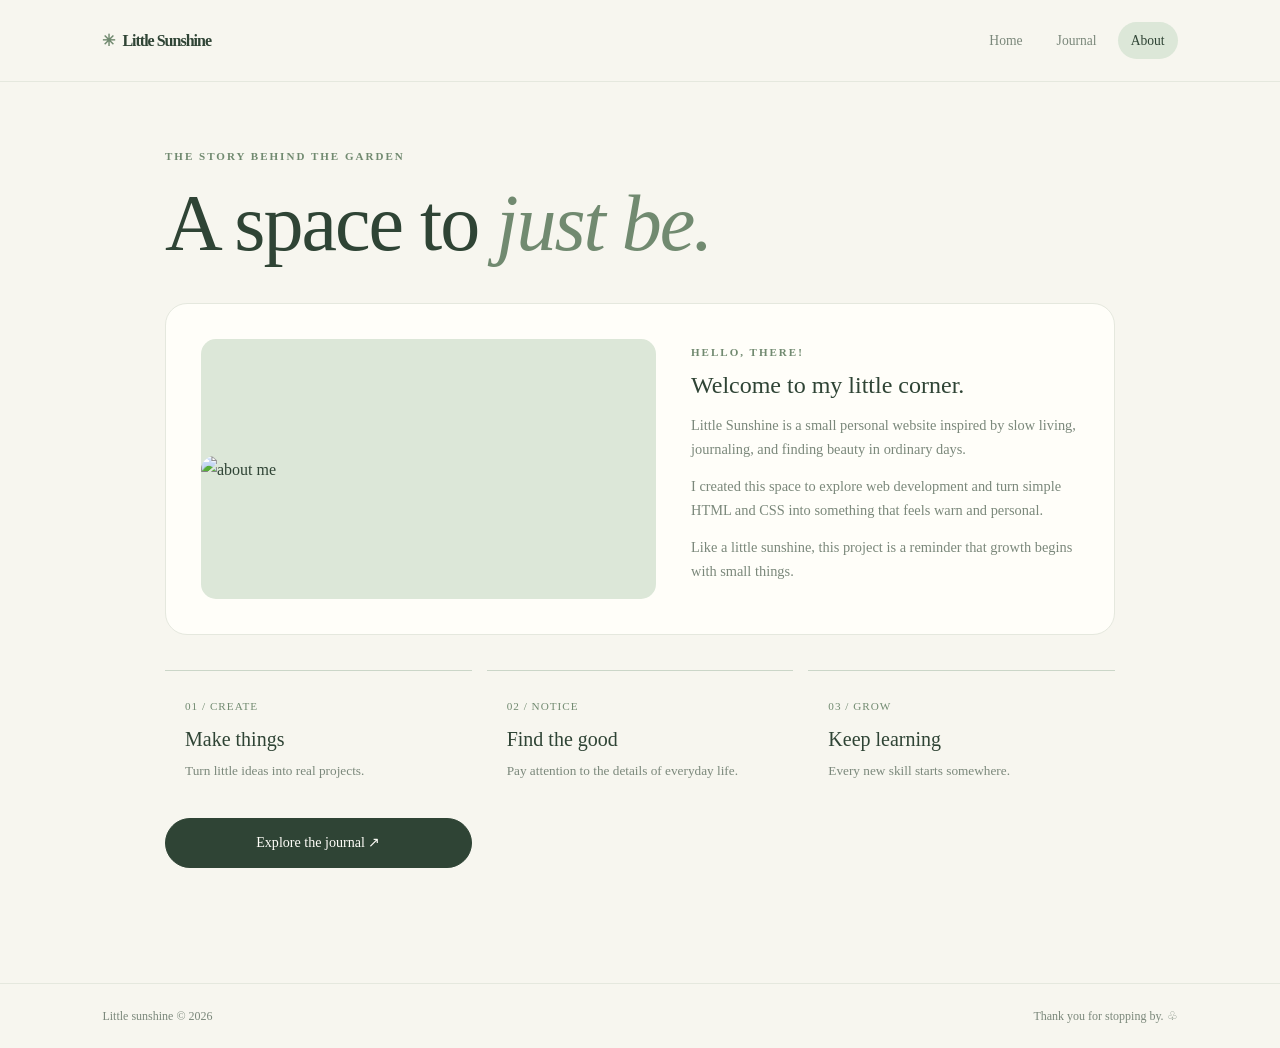
==== about.html @ 2f51cb44 "Add files via upload" ====
<!DOCTYPE html>
<html lang="en">
<head>
    <meta charset="UTF-8">
    <meta name="viewport" content="width=device-width, initial-scale=1.0">
    <title>Little Sunshine | About</title>
    <link rel="stylesheet" href="style.css">
</head>
<body>
    <header class="navbar">
        <a href="index.html" class="brand">
            <span class="brand-icon">✳</span> Little Sunshine
        </a>

        <nav>
            <a href="index.html">Home</a>
            <a href="journal.html">Journal</a>
            <a href="about.html" class="active">About</a>
        </nav>
    </header>

    <main class="page" id="about-page">
        <p class="eyebrow">THE STORY BEHIND THE GARDEN</p>
        <h1>A space to <em>just be.</em></h1>

        <section class="about-card">
            <div class="about-art" aria-hidden="true">
                <img src="/assets/image.png" alt="about me">
            </div>

            <div>
                <p class="eyebrow">HELLO, THERE!</p>
                <h2>Welcome to my little corner.</h2>
                <p>
                    Little Sunshine is a small personal website inspired by
                    slow living, journaling, and finding beauty in ordinary days.
                </p>
                <p>
                    I created this space to explore web development and turn 
                    simple HTML and CSS into something that feels warn and personal.
                </p>
                <p>
                    Like a little sunshine, this project is a reminder that
                    growth begins with small things.
                </p>
            </div>
        </section>

        <section class="values">
            <article>
                <span>01 / CREATE</span>
                <h2>Make things</h2>
                <p>Turn little ideas into real projects.</p>
            </article>
            <article>
                <span>02 / NOTICE</span>
                <h2>Find the good</h2>
                <p>Pay attention to the details of everyday life.</p>
            </article>
            <article>
                <span>03 / GROW</span>
                <h2>Keep learning</h2>
                <p>Every new skill starts somewhere.</p>
            </article>

            <a href="journal.html" class="button">Explore the journal ↗</a>
        </section>
    </main>

    <footer>
        <span>Little sunshine © 2026</span>
        <span>Thank you for stopping by. ♧</span>
    </footer>
</body>
</html>
---- style.css ----
/* Theme
PLaypen Sans
  cream: #f7f6ef;
  sage: #dce7d8;
  green: #718a70;
  dark: #2f4435;
  muted: #7b887b;
  white: #fffef9;
  line: #e5e8de; */

*{
    font-family: "Playpen Sans", cursive;
    box-sizing: border-box;
    margin: 0;
    padding: 0;
}

body {
    background-color: #f7f6ef;
    color: #2f4435;
    line-height: 1.7;
}

a{
    color: inherit;
    text-decoration: none;
}

.navbar{
    display: flex;
    align-items: center;
    justify-content: space-between;
    gap: 20px;
    padding: 22px 8%;
    border-bottom: 1px solid #e5e8de;
}

.brand{
    font-size: 1.2 rem;
    font-weight: 700;
    letter-spacing: -1px;
}

.brand-icon {
    color: #718a70;
    margin-right: 5px;
}

nav {
    display: flex;
    flex-wrap: wrap;
    gap: 8px;
}

nav a {
    padding: 7px 13px;
    border-radius: 25px;
    font-size: 0.85rem;
    color: #7b887b;
    transition: background 0.2s, color 0.2s;
}

nav a:hover,
nav a.active {
    background-color: #dce7d8;
    color: #2f4435;
}

.hero {
    min-height: 78vh;
    padding: 75px 20px 35px;
    display: flex;
    align-items: center;
    flex-direction: column;
    text-align: center;
}

.eyebrow {
    color: #718a70;
    font-size: 0.69rem;
    font-weight: 700;
    letter-spacing: 2px;
}

h1{
    margin: 12px 0;
    font-family: "Playpen Sans", cursive;
    font-size: clamp(2.8rem, 7vw, 5rem);
    font-weight: 500;
    line-height: 1.13;
    letter-spacing: -2px;
}

h1 em {
    color: #718a70;
    font-weight: 500;
}

.intro {
    max-width: 440px;
    margin: 10px auto 24px;
    color: #7b887b;
    font-size: 0.95rem;
}

.button {
    display: inline-flex;
    align-items: center;
    justify-content: center;
    gap: 15px;
    padding: 12px 23px;
    border: 1px solid #2f4435;
    border-radius: 30px;
    background: #2f4435;
    color: #fffef9;
    font-size: 0.88rem;
    transition: background 0.2s, transform 0.2s;
}

.button:hover {
    background: #718a70;
    transform: translateY(-2px);
}

.hero-art {
    position: relative;
    width: min(100%, 520px);
    height: 175px;
    margin-top: 35px;
    overflow: hidden;
    border-radius: 100px 100px 20px 20px;
    background: #dce7d8;  
    display: flex;
    flex-direction: column;
    align-items: center;
    justify-content: space-between;
    padding: 20px 0 10px 0;
}

.sun {
    position: absolute;
    top: 15px;
    right: 20px;
    color: #718a70;
    font-size: 1.5rem;
}

.wind {
    position: absolute;
    font-size: 2rem;
    color: #718a70;
    top: 120px;
    right: 90%;
}

.plant-row{
    display: flex;
    align-items: center;
    justify-content: center;
    gap: 20px;
    margin-top: 10px;
}
.plant {
    color: #2f4435;
    font-size: 4rem;
}

.leaf {
    position: absolute;
    color: #718a70;
    font-size: 3rem;
    display: inline-block;
}

#leaf-one { 
    top: 42px;
    left: 28%;
    transform: scaleX(1) rotate(-90deg);
}

#leaf-two {
    top: 42px;
    left: 62%;
    transform: scaleX(-1) rotate(-90deg);
}

.ground {
    width: 100%;
    color: #718a70;
    font-size: 0.9rem;
    text-align: center;
    letter-spacing: 20px;
    margin-left: 20px;
}

.small-note {
    margin-top: 18px;
    color: #7b887b;
    font-size: 0.65rem;
    letter-spacing: 1.5px;
}

.page {
    width: min(100% - 40px, 950px);
    margin: auto;
    padding: 65px 0 80px;
}

.page > .intro {
    margin-left: 0;
}

.journal-grid {
    display: grid;
    grid-template-columns: repeat(2, minmax(0, 1fr));
    gap: 18px;
    margin: 35px 0;
}

.journal-card {
    min-height: 235px;
    padding: 27px;
    border: 1px solid #e5e8de;
    border-radius: 18px;
    background: #fffef9;
    transition: transform 0.2s, box-shadow 0.2s;
}

.journal-card:hover {
    transform: translateY(-4px);
    box-shadow: 0 10px 25px #2f443510;
}

#featured {
    background: #eeeee3;
}

#green-card {
    background: #dce7d8;
    border-color: transparent;
}

.card-symbol {
    color: #718a70;
    font-size: 1.6rem;
}

.card-date {
    margin: 10px 0;
    color: #7b887b;
    font-size: 0.65rem;
    letter-spacing: 1px;
}

.journal-card h2,
.about-card h2, 
.values h2 {
    margin: 8px 0;
    font-family: "Playpen Sans", cursive;
    font-size: 1.5rem;
    font-weight: 500;
    line-height: 1.3;
}

.journal-card > p:not(.card-date, .eyebrow) {
    color: #7b887b;
    font-size: 0.88rem;
}

.mood {
    display: inline-block;
    margin-top: 18px;
    padding: 4px 12px;
    border-radius: 20px;
    background: #ffffff90;
    font-size: 0.75rem;
}

#quote-card {
    display: flex;
    flex-direction: column;
    justify-content: center;
    background: #e9eee6;
}

.quote-card > span {
    color: #7b887b;
    font-size: 0.8rem;
}

.text-link {
    color: #718a70;
    font-size: 0.9rem;
    font-weight: 600;
}

.text-link:hover {
    text-decoration: underline;
}

.about-card {
    display: grid;
    grid-template-columns: 0.8fr 1.2fr;
    align-items: center;
    gap: 35px;
    margin: 35px 0;
    padding: 35px;
    border: 1px solid #e5e8de;
    border-radius: 22px;
    background: #fffef9;
}

.about-card p:not(.eyebrow) {
    margin: 12px 0;
    color: #7b887b;
    font-size: 0.9rem;
}

.about-art {
    display: flex;
    min-height: 260px;
    align-items: center;
    justify-content: center;
    border-radius: 15px;
    background: #dce7d8;
}

.about-art img {
    border-radius: 15px;
    width: 455px;
    height: auto;
}

.values {
    display: grid;
    grid-template-columns: repeat(3, minmax(0, 1fr));
    gap: 15px;
    margin: 35px 0;
}

.values article{
    padding: 20px;
    border-top: 1px solid #cbd6c8;
}

.values article > span {
    color: #718a70;
    font-size: 0.7rem;
    letter-spacing: 1px;
}

.values h2 {
    font-size: 1.25rem;
}

.values p {
    color: #7b887b;
    font-size: 0.83rem;
}

footer {
    display: flex;
    justify-content: space-between;
    gap: 15px;
    padding: 22px 8%;
    border-top: 1px solid #e5e8de;
    color: #7b887b;
    font-size: 0.75rem;
}

@media (max-width: 600px) {
.navbar {
    padding: 18px 5%;
    align-items: flex-start;
    flex-direction: column;
    gap: 12px;
}

nav {
    gap: 2px;
}

nav a {
    padding: 7px 10px;
}

.hero {
    min-height: auto;
    padding-top: 65px;
}

.page {
    padding-top: 45px;
}

.journal-grid,
.about-card,
.values {
    grid-template-columns: 1fr;
}

.about-card {
    padding: 22px;
}

.about-art {
    min-height: 180px;
}

footer {
    padding: 20px 5%;
    flex-direction: column;
    gap: 4px;
}
}
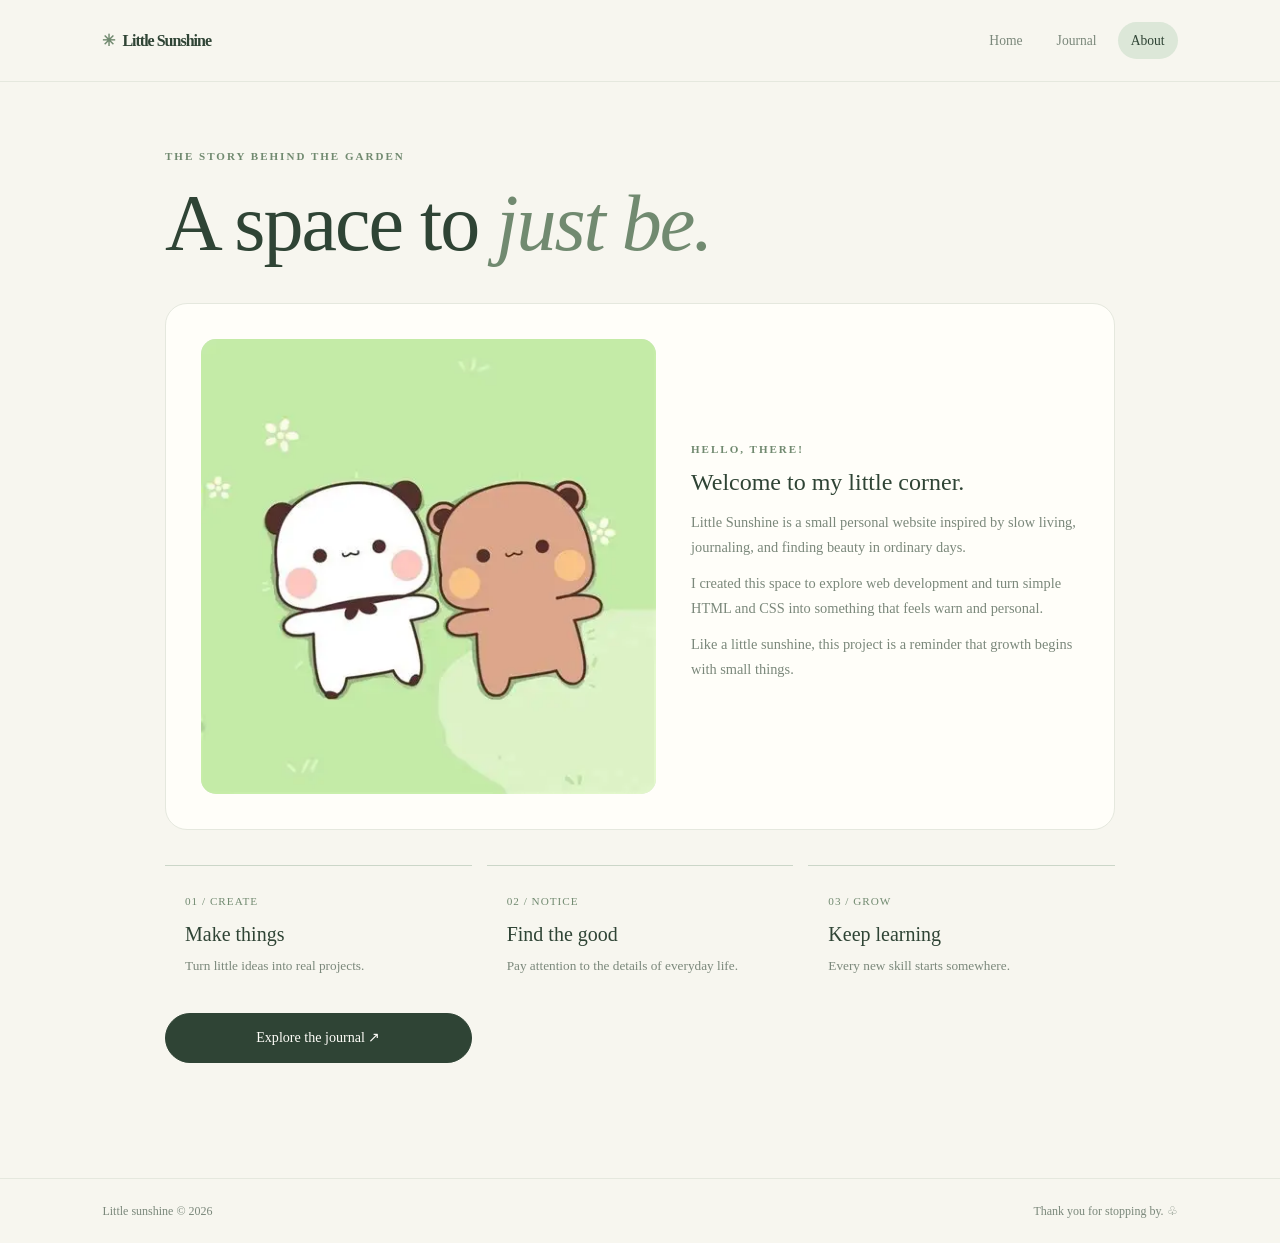
==== commit aea33b91: "Update about.html" ====
--- a/about.html
+++ b/about.html
@@ -25,7 +25,7 @@
 
         <section class="about-card">
             <div class="about-art" aria-hidden="true">
-                <img src="/assets/image.png" alt="about me">
+                <img src="assets/image.png" alt="about me">
             </div>
 
             <div>
@@ -72,4 +72,4 @@
         <span>Thank you for stopping by. ♧</span>
     </footer>
 </body>
-</html>+</html>
